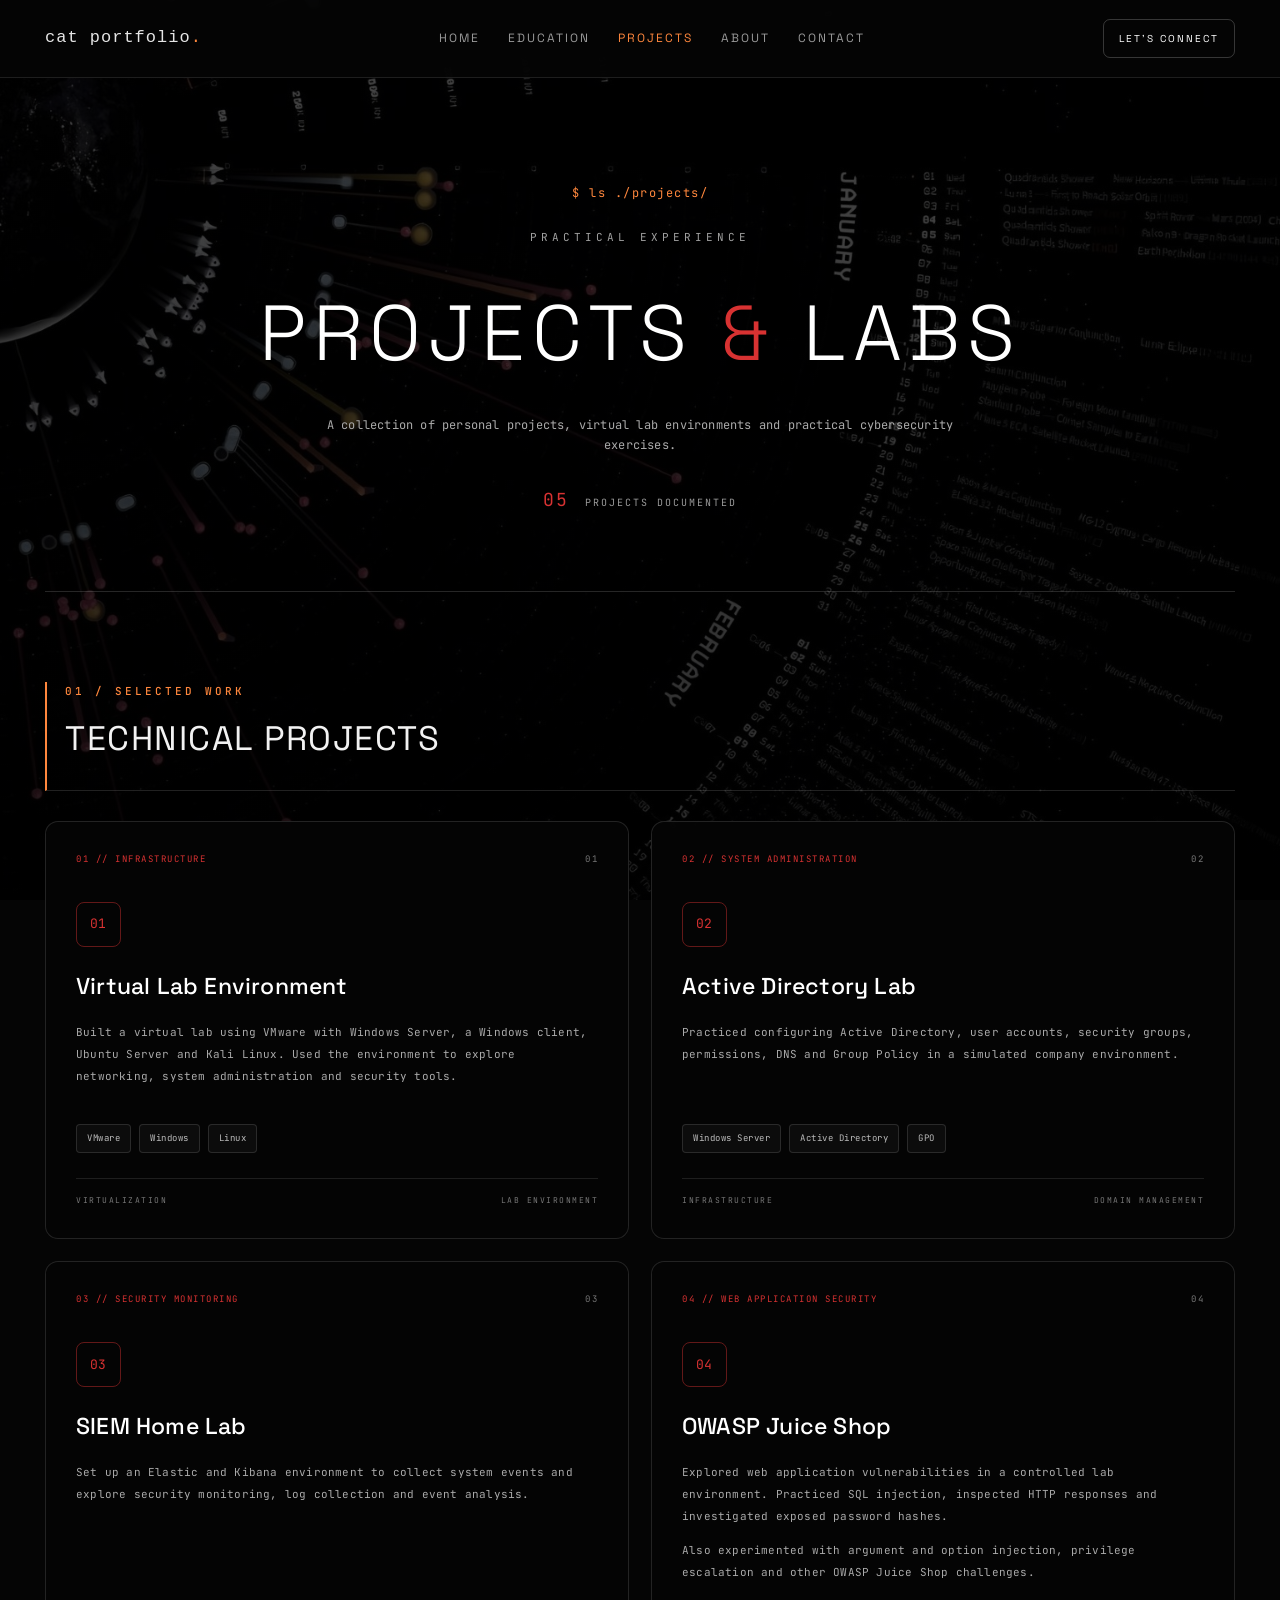
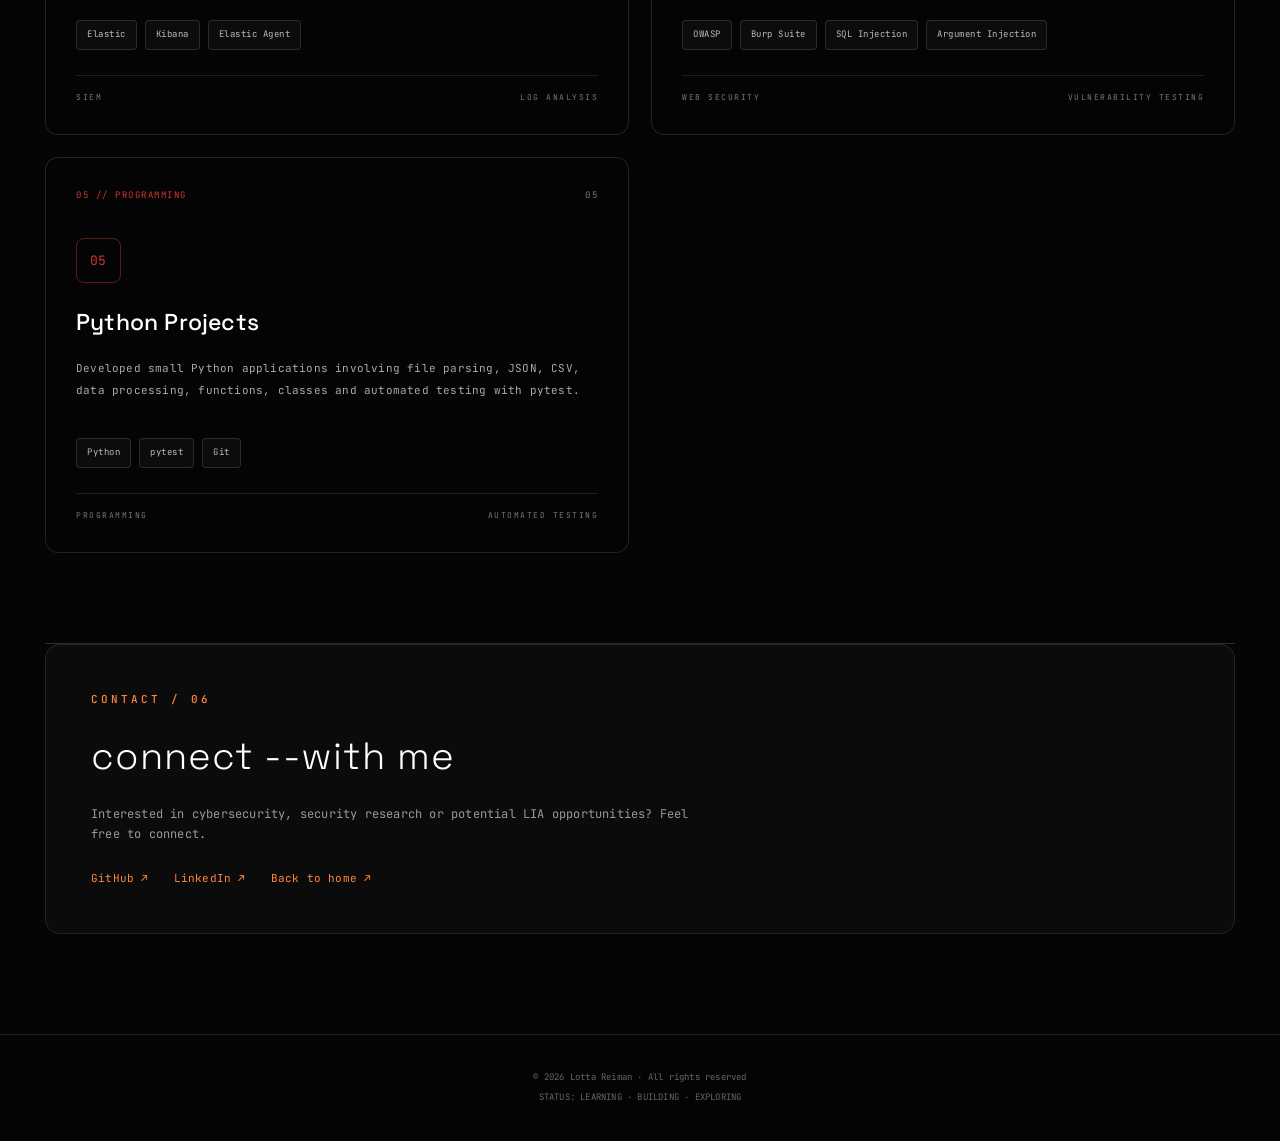
==== projects.html @ f0f03b9c "Update portfolio design" ====
<!DOCTYPE html>
<html lang="en">
<head>
    <meta charset="UTF-8">
    <meta name="viewport" content="width=device-width, initial-scale=1.0">
    <meta name="description" content="Cybersecurity projects and practical labs by Lotta Reiman.">
    <title>Projects | Lotta Reiman</title>
    <link rel="stylesheet" href="style.css">
    <link rel="preconnect" href="https://fonts.googleapis.com">
    <link rel="preconnect" href="https://fonts.gstatic.com" crossorigin>
    <link href="https://fonts.googleapis.com/css2?family=JetBrains+Mono:wght@400;500;600;700&family=Space+Grotesk:wght@300;400;500;600;700&display=swap" rel="stylesheet">
</head>

<body class="projects-page">

<header class="topbar">
    <nav class="nav-container">
        <a href="index.html" class="logo">cat portfolio<span>.</span></a>

        <div class="nav-links">
            <a href="index.html">Home</a>
            <a href="index.html#education">Education</a>
            <a href="projects.html" class="active">Projects</a>
            <a href="index.html#about">About</a>
            <a href="index.html#contact">Contact</a>
        </div>

        <a href="index.html#contact" class="nav-contact">LET'S CONNECT</a>
    </nav>
</header>

<main>

    <section class="projects-hero">
        <span class="terminal-label">$ ls ./projects/</span>

        <p class="eyebrow">PRACTICAL EXPERIENCE</p>

        <h1>PROJECTS <span>&</span> LABS</h1>

        <p>
            A collection of personal projects, virtual lab environments
            and practical cybersecurity exercises.
        </p>

        <div class="project-count">
            <span>05</span> PROJECTS DOCUMENTED
        </div>
    </section>


    <section class="section project-list-section">

        <div class="section-heading">
            <span>01 / SELECTED WORK</span>
            <h2>Technical projects</h2>
        </div>

        <div class="project-grid">

            <article class="project-card">
                <div class="project-card-top">
                    <span>01 // INFRASTRUCTURE</span>
                    <span class="project-number">01</span>
                </div>

                <div class="project-icon">01</div>

                <h2>Virtual Lab Environment</h2>

                <p>
                    Built a virtual lab using VMware with Windows Server,
                    a Windows client, Ubuntu Server and Kali Linux.
                    Used the environment to explore networking,
                    system administration and security tools.
                </p>

                <div class="tags">
                    <span>VMware</span>
                    <span>Windows</span>
                    <span>Linux</span>
                </div>

                <div class="project-footer">
                    <span>VIRTUALIZATION</span>
                    <span>LAB ENVIRONMENT</span>
                </div>
            </article>


            <article class="project-card">
                <div class="project-card-top">
                    <span>02 // SYSTEM ADMINISTRATION</span>
                    <span class="project-number">02</span>
                </div>

                <div class="project-icon">02</div>

                <h2>Active Directory Lab</h2>

                <p>
                    Practiced configuring Active Directory, user accounts,
                    security groups, permissions, DNS and Group Policy
                    in a simulated company environment.
                </p>

                <div class="tags">
                    <span>Windows Server</span>
                    <span>Active Directory</span>
                    <span>GPO</span>
                </div>

                <div class="project-footer">
                    <span>INFRASTRUCTURE</span>
                    <span>DOMAIN MANAGEMENT</span>
                </div>
            </article>


            <article class="project-card">
                <div class="project-card-top">
                    <span>03 // SECURITY MONITORING</span>
                    <span class="project-number">03</span>
                </div>

                <div class="project-icon">03</div>

                <h2>SIEM Home Lab</h2>

                <p>
                    Set up an Elastic and Kibana environment to collect
                    system events and explore security monitoring,
                    log collection and event analysis.
                </p>

                <div class="tags">
                    <span>Elastic</span>
                    <span>Kibana</span>
                    <span>Elastic Agent</span>
                </div>

                <div class="project-footer">
                    <span>SIEM</span>
                    <span>LOG ANALYSIS</span>
                </div>
            </article>


            <article class="project-card">
                <div class="project-card-top">
                    <span>04 // WEB APPLICATION SECURITY</span>
                    <span class="project-number">04</span>
                </div>

                <div class="project-icon">04</div>

                <h2>OWASP Juice Shop</h2>

                <p>
                    Explored web application vulnerabilities in a
                    controlled lab environment. Practiced SQL injection,
                    inspected HTTP responses and investigated exposed
                    password hashes.
                </p>

                <p>
                    Also experimented with argument and option injection,
                    privilege escalation and other OWASP Juice Shop challenges.
                </p>

                <div class="tags">
                    <span>OWASP</span>
                    <span>Burp Suite</span>
                    <span>SQL Injection</span>
                    <span>Argument Injection</span>
                </div>

                <div class="project-footer">
                    <span>WEB SECURITY</span>
                    <span>VULNERABILITY TESTING</span>
                </div>
            </article>


            <article class="project-card">
                <div class="project-card-top">
                    <span>05 // PROGRAMMING</span>
                    <span class="project-number">05</span>
                </div>

                <div class="project-icon">05</div>

                <h2>Python Projects</h2>

                <p>
                    Developed small Python applications involving
                    file parsing, JSON, CSV, data processing,
                    functions, classes and automated testing with pytest.
                </p>

                <div class="tags">
                    <span>Python</span>
                    <span>pytest</span>
                    <span>Git</span>
                </div>

                <div class="project-footer">
                    <span>PROGRAMMING</span>
                    <span>AUTOMATED TESTING</span>
                </div>
            </article>

        </div>

    </section>


    <section class="contact-section project-contact" id="contact">

        <div class="contact-card">
            <span class="section-label">CONTACT / 06</span>

            <h2>connect --with me</h2>

            <p>
                Interested in cybersecurity, security research or potential
                LIA opportunities? Feel free to connect.
            </p>

            <div class="contact-links">
                <a href="https://github.com/akirexxx" target="_blank" rel="noopener noreferrer">
                    GitHub ↗
                </a>

                <a href="https://www.linkedin.com/in/lotta-reiman-6a73a01a0/" target="_blank" rel="noopener noreferrer">
                    LinkedIn ↗
                </a>

                <a href="index.html">Back to home ↗</a>
            </div>
        </div>

    </section>

</main>

<footer>
    <p>© 2026 Lotta Reiman · All rights reserved</p>
    <p>STATUS: LEARNING · BUILDING · EXPLORING</p>
</footer>

</body>
</html>
---- style.css ----
@import url('https://fonts.googleapis.com/css2?family=JetBrains+Mono:wght@400;500;600;700&family=Space+Grotesk:wght@300;400;500;600;700&display=swap');

/* =====================================
   GLOBAL
===================================== */

:root {
    --background: #080808;
    --panel: rgba(12, 12, 12, 0.94);
    --border: rgba(255, 255, 255, 0.10);

    --text: #eeeeee;
    --muted: #999999;
    --subtle: #686868;

    --orange: #ff873d;
    --red: #d83232;
    --green: #72c99a;

    --font-code: "JetBrains Mono", monospace;
    --font-heading: "Space Grotesk", sans-serif;
}

* {
    margin: 0;
    padding: 0;
    box-sizing: border-box;
    scroll-behavior: smooth;
}

body {
    position: relative;
    min-height: 100vh;
    overflow-x: hidden;

    background: #080808;
    color: var(--text);

    font-family: var(--font-code);
    letter-spacing: 0.2px;
    line-height: 1.7;
}

/* Layered background – main page */

body:not(.projects-page)::before {
    content: "";
    position: fixed;
    inset: 0;
    z-index: -2;
    pointer-events: none;

    background:
        radial-gradient(
            ellipse at 75% 28%,
            rgba(55, 55, 55, 0.22),
            transparent 42%
        ),
        radial-gradient(
            ellipse at 15% 65%,
            rgba(35, 35, 35, 0.20),
            transparent 40%
        ),
        linear-gradient(
            180deg,
            #030303 0%,
            #080808 24%,
            #111111 48%,
            #0a0a0a 72%,
            #151515 100%
        );
}

body:not(.projects-page)::after {
    content: "";
    position: absolute;
    inset: 0;
    z-index: -1;
    pointer-events: none;

    background:
        linear-gradient(
            180deg,
            transparent 0%,
            rgba(255, 255, 255, 0.012) 35%,
            transparent 60%,
            rgba(255, 255, 255, 0.018) 100%
        );
}

a {
    color: inherit;
}

/* =====================================
   NAVIGATION
===================================== */

.topbar {
    position: sticky;
    top: 0;
    z-index: 100;

    background: rgba(5, 5, 5, 0.91);
    backdrop-filter: blur(18px);

    border-bottom: 1px solid var(--border);
}

.nav-container {
    max-width: 1250px;
    margin: auto;
    padding: 19px 30px;

    display: flex;
    align-items: center;
    justify-content: space-between;
    gap: 25px;
}

.logo {
    color: #e5e5e5;
    font-family: Consolas, monospace;
    font-size: 17px;
    font-weight: 400;
    letter-spacing: 1px;
    text-decoration: none;
    white-space: nowrap;
    transition: color 0.3s ease;
}

.logo span {
    color: var(--orange);
}

.logo:hover {
    color: var(--orange);
}

.nav-links {
    display: flex;
    align-items: center;
    gap: 28px;
}

.nav-links a {
    color: #999;
    font-family: var(--font-heading);
    font-size: 12px;
    letter-spacing: 2px;
    text-decoration: none;
    text-transform: uppercase;
    transition: color 0.25s ease;
}

.nav-links a:hover,
.nav-links a.active {
    color: var(--orange);
}

.nav-contact {
    padding: 10px 15px;

    color: white;
    font-family: var(--font-heading);
    font-size: 10px;
    letter-spacing: 2px;
    text-decoration: none;

    border: 1px solid rgba(255, 255, 255, 0.2);
    border-radius: 7px;

    transition: 0.3s;
}

.nav-contact:hover {
    border-color: var(--orange);
    box-shadow: 0 0 15px rgba(255, 135, 61, 0.2);
}

/* =====================================
   MAIN LAYOUT
===================================== */

main {
    max-width: 1250px;
    margin: auto;
    padding: 0 30px;
}

.section {
    padding: 90px 0;
    border-top: 1px solid var(--border);
    scroll-margin-top: 90px;
}

.section-heading {
    position: relative;
    margin-bottom: 30px;
    padding: 0 0 22px 18px;

    border-left: 2px solid var(--orange);
    border-bottom: 1px solid rgba(255, 255, 255, 0.13);
}

.section-heading > span,
.section-label {
    display: block;
    margin-bottom: 9px;

    color: var(--orange);
    font-size: 11px;
    font-weight: 500;
    letter-spacing: 3px;
}

.section-heading h2 {
    margin: 0;

    color: #f2f2f2;
    font-family: var(--font-heading);
    font-size: clamp(25px, 3vw, 34px);
    font-weight: 400;
    letter-spacing: 1.5px;
    text-transform: uppercase;
}

.section-intro {
    max-width: 750px;
    margin-top: 20px;
    margin-bottom: 35px;

    color: var(--muted);
    font-size: 13px;
}

/* =====================================
   HERO
===================================== */

.hero {
    min-height: 650px;
    padding: 100px 0;

    display: grid;
    grid-template-columns: 0.9fr 1.1fr;
    align-items: center;
    gap: 45px;
}

.hero-left {
    min-width: 0;
}

.terminal-label {
    display: inline-block;
    margin-bottom: 25px;

    color: var(--orange);
    font-size: 12px;
    letter-spacing: 1.5px;
}

.eyebrow {
    margin-bottom: 20px;

    color: #a0a0a0;
    font-size: 11px;
    letter-spacing: 4px;
}

/* Name – one line */

.hero-title {
    display: flex;
    flex-direction: row;
    flex-wrap: nowrap;
    align-items: center;
    gap: 0.18em;

    margin-bottom: 28px;

    color: white;
    font-family: var(--font-heading);
    font-size: clamp(28px, 4vw, 50px);
    font-weight: 300;
    letter-spacing: 3px;
    line-height: 1.1;
    white-space: nowrap;
}

.hero-title > span {
    display: inline-block;
    white-space: nowrap;
}

.hero-title > span > span {
    display: inline;
}

.scramble-flash {
    color: var(--orange);
    text-shadow:
        0 0 6px rgba(255, 135, 61, 0.9),
        0 0 18px rgba(255, 135, 61, 0.55);
}

.hero-description {
    max-width: 550px;
    margin-bottom: 28px;

    color: #a0a0a0;
    font-size: 13px;
    line-height: 2;
}

.hero-tags {
    display: flex;
    flex-wrap: wrap;
    gap: 10px;
    margin-bottom: 30px;
}

.hero-tags span {
    padding: 7px 13px;

    color: #c2c2c2;
    font-size: 10px;
    letter-spacing: 1px;

    border: 1px solid var(--border);
    border-radius: 30px;
}

.hero-links {
    display: flex;
    align-items: center;
    flex-wrap: wrap;
    gap: 25px;
}

.primary-button {
    display: inline-block;
    padding: 13px 20px;

    background: #eeeeee;
    color: #111111;

    border-radius: 7px;
    font-family: var(--font-heading);
    font-size: 11px;
    font-weight: 600;
    letter-spacing: 2px;
    text-decoration: none;

    transition: 0.3s;
}

.primary-button:hover {
    background: var(--orange);
    box-shadow: 0 0 25px rgba(255, 135, 61, 0.3);
}

.text-link {
    color: #aaa;
    font-size: 11px;
    letter-spacing: 2px;
    text-decoration: none;
    transition: 0.3s;
}

.text-link:hover {
    color: var(--orange);
}

.hero-status {
    margin-top: 40px;
    color: #858585;
    font-size: 11px;
}

.status-dot {
    display: inline-block;
    width: 8px;
    height: 8px;
    margin-right: 9px;

    background: var(--orange);
    border-radius: 50%;
    box-shadow: 0 0 10px var(--orange);
}

/* =====================================
   PROFILE CARD
===================================== */

.profile-card {
    display: flex;
    align-items: center;
    gap: 30px;

    width: 100%;
    min-height: 260px;
    padding: 30px;

    background: rgba(10, 10, 10, 0.94);
    border: 1px solid var(--border);
    border-radius: 17px;

    transition: 0.35s ease;
}

.profile-card:hover {
    border-color: rgba(255, 135, 61, 0.7);

    box-shadow:
        0 0 10px rgba(255, 135, 61, 0.12),
        0 0 30px rgba(255, 135, 61, 0.17),
        0 0 55px rgba(255, 135, 61, 0.08);
}

.profile-image {
    flex: 0 0 145px;
    width: 145px;
    height: 145px;

    overflow: hidden;

    border: 1px solid rgba(255, 255, 255, 0.2);
    border-radius: 50%;
}

.profile-image img {
    display: block;
    width: 100%;
    height: 100%;
    object-fit: cover;
    object-position: center 25%;
    filter: grayscale(100%) brightness(1.15) contrast(1.08);
}

.profile-information {
    flex: 1;
    min-width: 0;
}

.card-label {
    color: var(--orange);
    font-size: 9px;
    letter-spacing: 2px;
}

.profile-information h2 {
    margin-top: 10px;

    font-family: var(--font-heading);
    font-size: 16px;
    font-weight: 400;
    letter-spacing: 2px;
}

.profile-location {
    margin-bottom: 17px;

    color: #888;
    font-size: 9px;
    letter-spacing: 1.5px;
}

.profile-description {
    max-width: 430px;

    color: #aaa;
    font-size: 11px;
    line-height: 1.9;
}

.profile-details {
    display: grid;
    grid-template-columns: 1fr 1fr;
    gap: 15px;
    margin-top: 25px;
}

.profile-details div {
    display: flex;
    flex-direction: column;
}

.profile-details span {
    color: #777;
    font-size: 8px;
    letter-spacing: 1.5px;
}

.profile-details strong {
    margin-top: 5px;

    color: white;
    font-size: 11px;
    font-weight: 500;
}

.profile-details small {
    margin-top: 3px;
    color: #888;
    font-size: 9px;
}

/* =====================================
   ABOUT
===================================== */

.about-panel {
    padding: 35px;

    background: var(--panel);
    border: 1px solid var(--border);
    border-radius: 13px;
}

.about-panel p {
    margin-bottom: 20px;

    color: #aaa;
    font-size: 13px;
    line-height: 2;
}

.about-panel p:last-child {
    margin-bottom: 0;
}

.about-panel p::before {
    content: "> ";
    color: var(--orange);
}

/* =====================================
   GENERAL CARDS
===================================== */

.card-grid {
    display: grid;
    grid-template-columns: repeat(2, minmax(0, 1fr));
    gap: 20px;
}

.card {
    min-width: 0;
    padding: 28px;

    background: var(--panel);
    border: 1px solid var(--border);
    border-radius: 13px;

    transition:
        transform 0.3s ease,
        border-color 0.3s ease,
        box-shadow 0.3s ease;
}

.card:hover {
    transform: translateY(-5px);
    border-color: rgba(255, 135, 61, 0.55);
    box-shadow: 0 0 22px rgba(255, 135, 61, 0.10);
}

.card h3 {
    margin: 14px 0 12px;

    color: white;
    font-family: var(--font-heading);
    font-size: 19px;
    font-weight: 500;
}

.card p {
    color: #aaa;
    font-size: 12px;
    line-height: 1.9;
}

.card small {
    display: block;
    margin-top: 15px;

    color: #777;
    font-size: 10px;
}

.status,
.project-type,
.note-category {
    display: inline-block;
    font-size: 9px;
    letter-spacing: 1.5px;
}

.status {
    color: var(--green);
}

.project-type,
.note-category {
    color: var(--orange);
}

/* =====================================
   EDUCATION
===================================== */

.education-list {
    border-top: 1px solid var(--border);
}

.education-row {
    display: grid;
    grid-template-columns: 2fr 1fr 1.6fr auto;
    align-items: center;
    gap: 25px;

    padding: 22px 12px;

    border-bottom: 1px solid var(--border);
    transition: 0.3s;
}

.education-row:hover {
    padding-left: 20px;
    background: rgba(255, 135, 61, 0.045);
    border-color: rgba(255, 135, 61, 0.4);
}

.education-name {
    color: white;
    font-size: 12px;
    font-weight: 500;
}

.education-provider,
.education-date {
    color: #888;
    font-size: 10px;
}

.education-status {
    padding: 5px 10px;

    font-size: 9px;
    text-align: center;
    white-space: nowrap;

    border-radius: 4px;
}

.education-status.ongoing {
    color: var(--orange);
    border: 1px solid var(--orange);
}

.education-status.completed {
    color: var(--green);
    border: 1px solid rgba(114, 201, 154, 0.4);
}

.education-status.education {
    color: #ddd;
    border: 1px solid rgba(255, 255, 255, 0.3);
}

/* =====================================
   SECURITY NOTES
===================================== */

.note-status {
    display: inline-block;
    margin-top: 20px;

    color: var(--orange);
    font-size: 9px;
    letter-spacing: 1px;
}

/* =====================================
   COURSES
===================================== */

.course-group-title {
    margin: 35px 0 20px;

    color: var(--orange);
    font-size: 10px;
    letter-spacing: 2px;
}

.course-grid {
    display: grid;
    grid-template-columns: repeat(2, minmax(0, 1fr));
    gap: 20px;
}

.course-card {
    display: flex;
    flex-direction: column;
    overflow: hidden;

    background: var(--panel);
    border: 1px solid var(--border);
    border-radius: 13px;

    transition: 0.3s ease;
}

.course-card:hover {
    transform: translateY(-5px);
    border-color: rgba(255, 135, 61, 0.6);
    box-shadow: 0 0 20px rgba(255, 135, 61, 0.09);
}

.course-card img {
    display: block;
    width: 100%;
    height: 165px;

    background: #111;
    object-fit: cover;
}

.course-info {
    display: flex;
    flex-direction: column;
    flex-grow: 1;
    padding: 23px;
}

.course-platform {
    color: var(--orange);
    font-size: 9px;
    letter-spacing: 1.5px;
}

.course-info h3 {
    margin: 12px 0 8px;

    color: white;
    font-family: var(--font-heading);
    font-size: 16px;
    line-height: 1.6;
}

.course-info > p {
    color: #777;
    font-size: 10px;
}

.course-meta {
    display: flex;
    flex-wrap: wrap;
    gap: 10px;

    margin-top: auto;
    padding-top: 22px;

    color: #888;
    font-size: 9px;
}

.completed {
    color: var(--green);
}

/* =====================================
   CONTACT
===================================== */

.contact-section {
    padding-bottom: 100px;
}

.contact-card {
    padding: 45px;

    background: rgba(12, 12, 12, 0.96);
    border: 1px solid var(--border);
    border-radius: 15px;

    transition: 0.3s;
}

.contact-card:hover {
    border-color: rgba(255, 135, 61, 0.45);
}

.contact-card h2 {
    margin: 15px 0;

    color: white;
    font-family: var(--font-heading);
    font-size: clamp(25px, 4vw, 38px);
    font-weight: 300;
    letter-spacing: 1px;
    text-transform: none;
}

.contact-card > p {
    max-width: 600px;

    color: #999;
    font-size: 12px;
}

.contact-links {
    display: flex;
    flex-wrap: wrap;
    gap: 25px;
    margin-top: 25px;
}

.contact-links a {
    color: var(--orange);
    font-size: 11px;
    text-decoration: none;
    transition: 0.25s;
}

.contact-links a:hover {
    color: white;
}

/* =====================================
   PROJECTS PAGE
===================================== */

.projects-page {
    background: #050505;
}

.projects-page::before {
    content: "";
    position: fixed;
    inset: 0;
    z-index: -2;
    pointer-events: none;

    background:
        linear-gradient(
            rgba(0, 0, 0, 0.72),
            rgba(0, 0, 0, 0.82)
        ),
        url("images/map.jpg") center center / cover fixed no-repeat;
}

.projects-hero {
    padding: 100px 0 75px;
    text-align: center;
}

.projects-hero .terminal-label {
    margin-bottom: 25px;
}

.projects-hero h1 {
    margin: 15px 0;

    color: white;
    font-family: var(--font-heading);
    font-size: clamp(45px, 7vw, 78px);
    font-weight: 300;
    letter-spacing: 7px;
}

.projects-hero h1 span {
    color: var(--red);
}

.projects-hero > p:not(.eyebrow) {
    max-width: 650px;
    margin: 15px auto;

    color: #aaa;
    font-size: 12px;
}

.project-count {
    margin-top: 30px;

    color: #999;
    font-size: 10px;
    letter-spacing: 2px;
}

.project-count span {
    margin-right: 8px;

    color: var(--red);
    font-size: 18px;
}

/* =====================================
   PROJECT CARDS
===================================== */

.project-list-section {
    border-top: 1px solid rgba(255, 255, 255, 0.15);
}

.project-grid {
    display: grid;
    grid-template-columns: repeat(2, minmax(0, 1fr));
    gap: 22px;
}

.project-card {
    display: flex;
    flex-direction: column;

    min-width: 0;
    min-height: 390px;
    padding: 30px;

    background: rgba(5, 5, 5, 0.91);
    backdrop-filter: blur(8px);

    border: 1px solid rgba(255, 255, 255, 0.12);
    border-radius: 13px;

    transition: 0.35s ease;
}

.project-card:hover {
    transform: translateY(-6px);
    border-color: rgba(216, 50, 50, 0.8);

    box-shadow:
        0 0 12px rgba(216, 50, 50, 0.2),
        0 0 30px rgba(216, 50, 50, 0.18),
        0 0 55px rgba(216, 50, 50, 0.08);
}

.project-card-top {
    display: flex;
    justify-content: space-between;
    align-items: center;
    gap: 10px;

    color: var(--red);
    font-size: 9px;
    letter-spacing: 1.5px;
}

.project-number {
    color: #777;
}

.project-icon {
    display: flex;
    align-items: center;
    justify-content: center;

    width: 45px;
    height: 45px;
    margin: 35px 0 20px;

    color: var(--red);
    font-size: 13px;

    border: 1px solid rgba(216, 50, 50, 0.45);
    border-radius: 8px;
}

.project-card h2 {
    margin-bottom: 15px;

    color: white;
    font-family: var(--font-heading);
    font-size: 23px;
    font-weight: 500;
}

.project-card > p {
    margin-bottom: 12px;

    color: #aaa;
    font-size: 11px;
    line-height: 2;
}

.project-card .tags {
    display: flex;
    flex-wrap: wrap;
    gap: 8px;

    margin-top: auto;
    padding-top: 25px;
}

.tags span {
    padding: 6px 10px;

    background: rgba(255, 255, 255, 0.035);
    border: 1px solid rgba(255, 255, 255, 0.12);
    border-radius: 4px;

    color: #bbb;
    font-size: 9px;
    letter-spacing: 0.5px;
}

.project-card:hover .tags span {
    border-color: rgba(216, 50, 50, 0.25);
}

.project-footer {
    display: flex;
    justify-content: space-between;
    flex-wrap: wrap;
    gap: 10px;

    margin-top: 25px;
    padding-top: 15px;

    color: #777;
    font-size: 8px;
    letter-spacing: 1.5px;

    border-top: 1px solid rgba(255, 255, 255, 0.10);
}

.project-contact {
    border-top: 1px solid rgba(255, 255, 255, 0.15);
}

/* =====================================
   FOOTER
===================================== */

footer {
    padding: 30px;

    background: rgba(5, 5, 5, 0.96);
    border-top: 1px solid var(--border);

    color: #666;
    font-size: 9px;
    text-align: center;
}

footer p {
    margin: 5px;
}

/* =====================================
   RESPONSIVE – TABLET
===================================== */

@media (max-width: 900px) {

    .hero {
        grid-template-columns: 1fr;
        gap: 45px;
        padding: 80px 0;
    }

    .profile-card {
        max-width: 700px;
    }

    .nav-container {
        gap: 15px;
    }

    .nav-links {
        gap: 15px;
    }

    .nav-links a {
        font-size: 10px;
    }

    .education-row {
        grid-template-columns: 1.5fr 1fr;
        gap: 10px;
    }

    .education-date {
        grid-column: 1;
    }

    .education-status {
        grid-column: 2;
        grid-row: 1;
    }
}

/* =====================================
   RESPONSIVE – MOBILE
===================================== */

@media (max-width: 650px) {

    main {
        padding: 0 20px;
    }

    .nav-container {
        flex-wrap: wrap;
        justify-content: center;
        padding: 15px;
    }

    .logo {
        width: 100%;
        text-align: center;
    }

    .nav-links {
        width: 100%;
        justify-content: center;
        flex-wrap: wrap;
        gap: 13px;
    }

    .nav-links a {
        font-size: 9px;
        letter-spacing: 1px;
    }

    .nav-contact {
        display: none;
    }

    .hero {
        min-height: auto;
        padding: 75px 0 60px;
    }

    .hero-title {
        font-size: clamp(27px, 4vw, 35px);
        letter-spacing: 1px;
        gap: 0.12em;
    }

    .hero-description {
        font-size: 12px;
    }

    .hero-status {
        font-size: 9px;
    }

    .profile-card {
        flex-direction: column;
        align-items: center;
        padding: 23px;
        text-align: center;
    }

    .profile-image {
        flex: none;
    }

    .profile-information {
        width: 100%;
    }

    .profile-details {
        text-align: left;
    }

    .section {
        padding: 60px 0;
    }

    .card-grid,
    .course-grid,
    .project-grid {
        grid-template-columns: 1fr;
    }

    .card {
        padding: 22px;
    }

    .education-row {
        grid-template-columns: 1fr auto;
        gap: 8px;
        padding: 17px 8px;
    }

    .education-name {
        font-size: 11px;
    }

    .education-provider,
    .education-date {
        font-size: 9px;
    }

    .education-status {
        font-size: 8px;
    }

    .about-panel {
        padding: 22px;
    }

    .about-panel p {
        font-size: 11px;
    }

    .course-info {
        padding: 18px;
    }

    .contact-card {
        padding: 28px 20px;
    }

    .contact-card h2 {
        font-size: 25px;
        letter-spacing: 1px;
    }

    .projects-hero {
        padding: 75px 0 55px;
    }

    .projects-hero h1 {
        letter-spacing: 3px;
    }

    .project-card {
        min-height: 350px;
        padding: 23px;
    }

    .project-card h2 {
        font-size: 20px;
    }
}

/* =====================================
   RESPONSIVE – SMALL MOBILE
===================================== */

@media (max-width: 380px) {

    main {
        padding: 0 15px;
    }

    .hero-title {
        font-size: 24px;
        letter-spacing: 0;
        gap: 0.1em;
    }

    .hero-tags span {
        font-size: 8px;
    }

    .profile-details {
        grid-template-columns: 1fr;
    }

    .section-heading h2 {
        font-size: 21px;
    }
}

/* =====================================
   ACCESSIBILITY
===================================== */

@media (prefers-reduced-motion: reduce) {

    *,
    *::before,
    *::after {
        scroll-behavior: auto !important;
        animation-duration: 0.01ms !important;
        transition-duration: 0.01ms !important;
    }
}
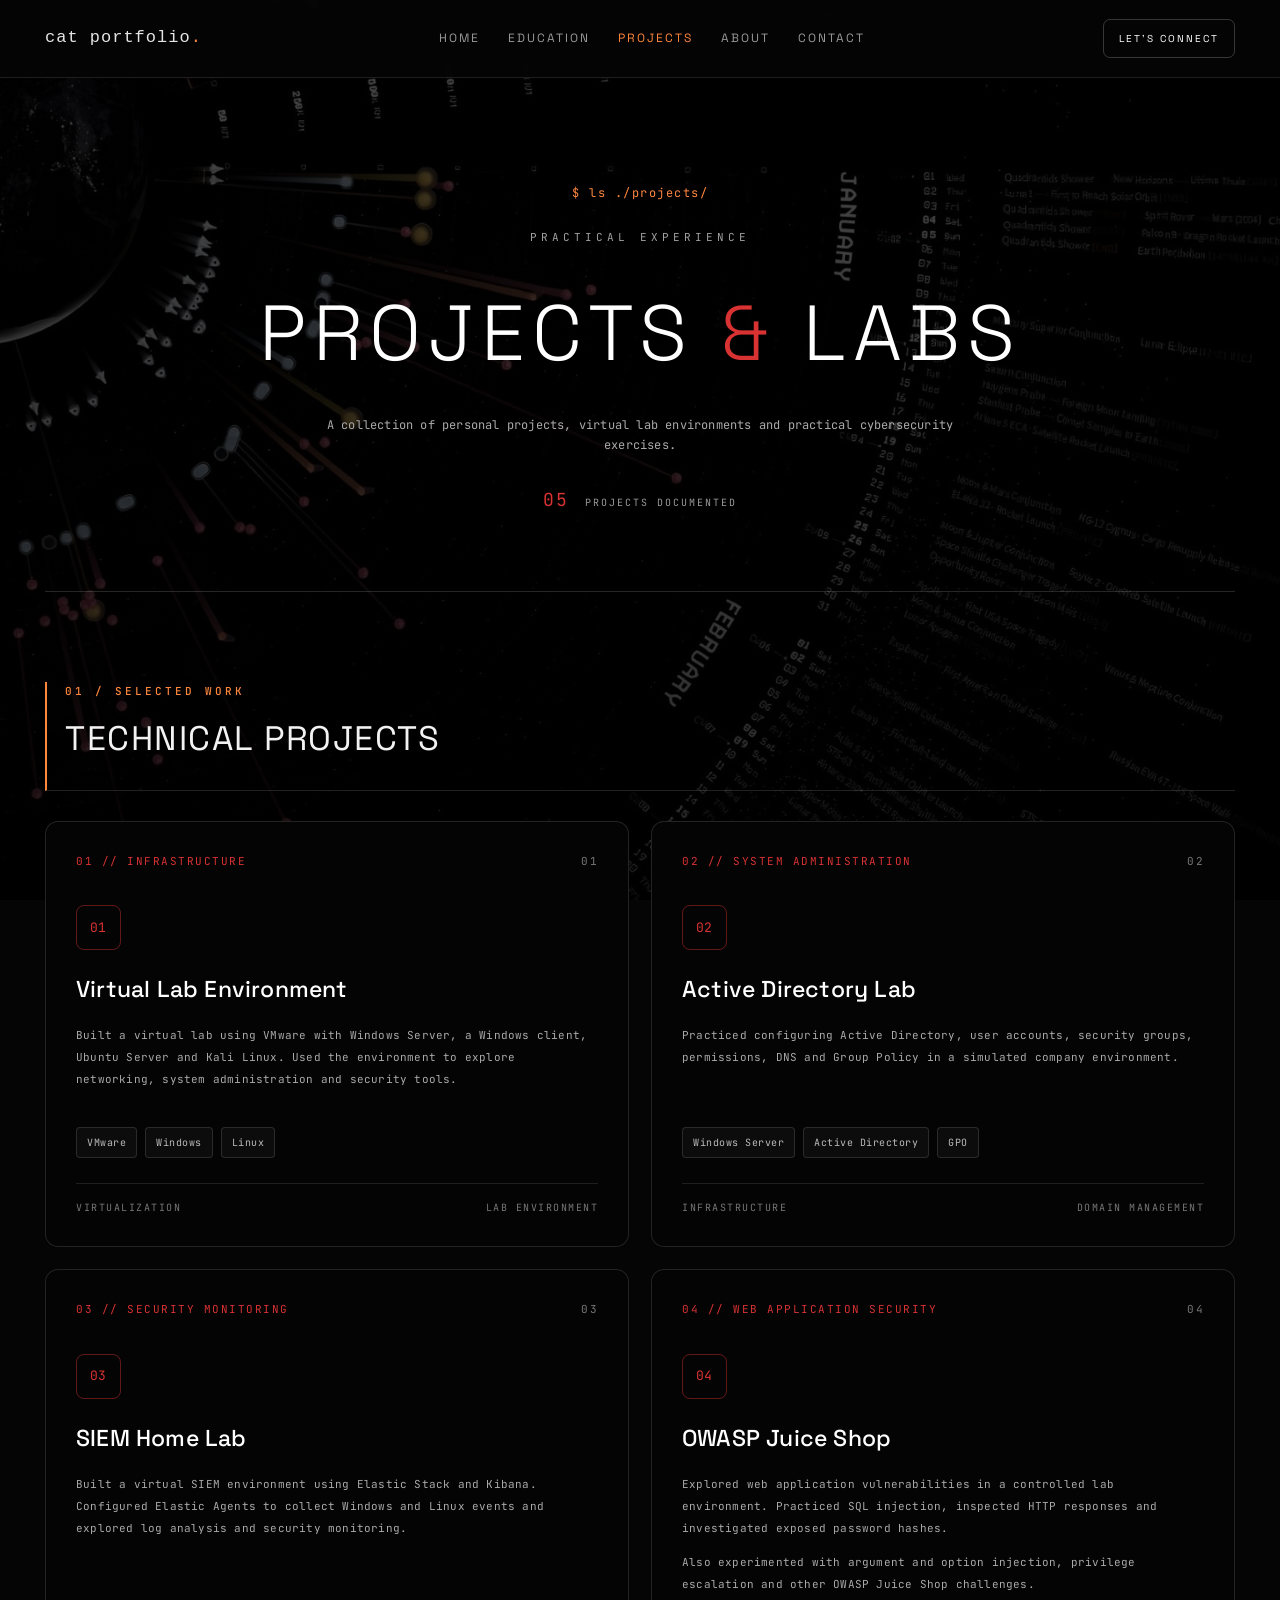
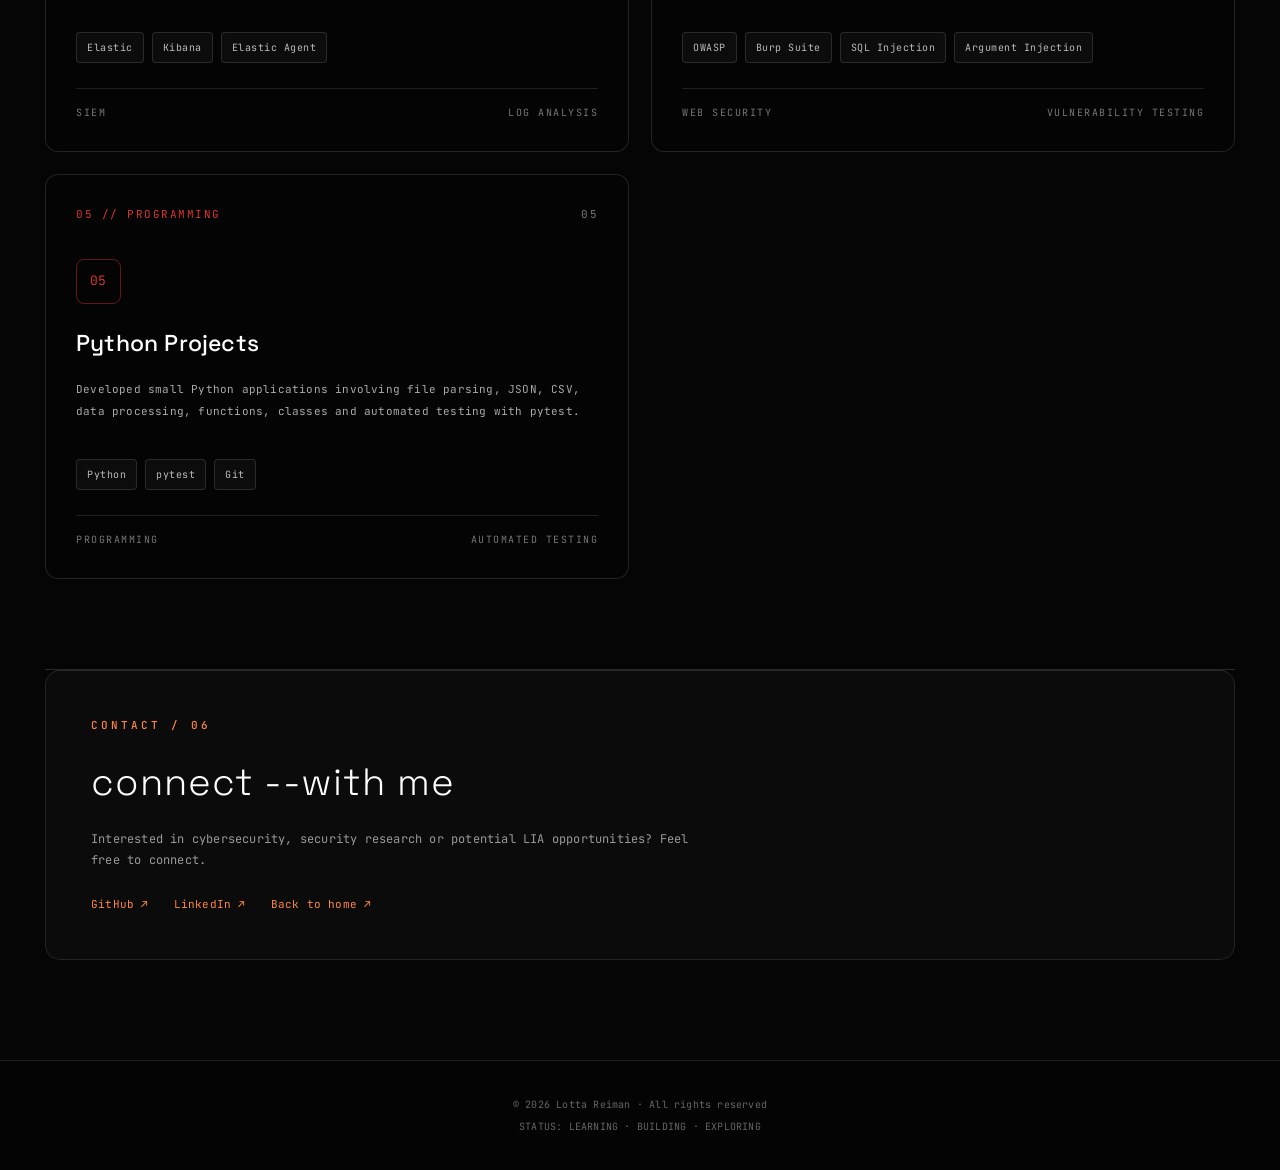
==== commit 181f8f54: "changes in description" ====
--- a/projects.html
+++ b/projects.html
@@ -129,9 +129,9 @@
                 <h2>SIEM Home Lab</h2>
 
                 <p>
-                    Set up an Elastic and Kibana environment to collect
-                    system events and explore security monitoring,
-                    log collection and event analysis.
+                    Built a virtual SIEM environment using Elastic Stack and Kibana. 
+                    Configured Elastic Agents to collect Windows and Linux events and 
+                    explored log analysis and security monitoring.
                 </p>
 
                 <div class="tags">
--- a/style.css
+++ b/style.css
@@ -447,7 +447,7 @@
 
 .card-label {
     color: var(--orange);
-    font-size: 9px;
+    font-size: 11px;
     letter-spacing: 2px;
 }
 
@@ -464,7 +464,7 @@
     margin-bottom: 17px;
 
     color: #888;
-    font-size: 9px;
+    font-size: 11px;
     letter-spacing: 1.5px;
 }
 
@@ -490,7 +490,7 @@
 
 .profile-details span {
     color: #777;
-    font-size: 8px;
+    font-size: 10px;
     letter-spacing: 1.5px;
 }
 
@@ -505,7 +505,7 @@
 .profile-details small {
     margin-top: 3px;
     color: #888;
-    font-size: 9px;
+    font-size: 11px;
 }
 
 /* =====================================
@@ -594,7 +594,7 @@
 .project-type,
 .note-category {
     display: inline-block;
-    font-size: 9px;
+    font-size: 11px;
     letter-spacing: 1.5px;
 }
 
@@ -642,13 +642,13 @@
 .education-provider,
 .education-date {
     color: #888;
-    font-size: 10px;
+    font-size: 11px;
 }
 
 .education-status {
     padding: 5px 10px;
 
-    font-size: 9px;
+    font-size: 10px;
     text-align: center;
     white-space: nowrap;
 
@@ -679,7 +679,7 @@
     margin-top: 20px;
 
     color: var(--orange);
-    font-size: 9px;
+    font-size: 10px;
     letter-spacing: 1px;
 }
 
@@ -737,7 +737,7 @@
 
 .course-platform {
     color: var(--orange);
-    font-size: 9px;
+    font-size: 11px;
     letter-spacing: 1.5px;
 }
 
@@ -752,7 +752,7 @@
 
 .course-info > p {
     color: #777;
-    font-size: 10px;
+    font-size: 11px;
 }
 
 .course-meta {
@@ -764,7 +764,7 @@
     padding-top: 22px;
 
     color: #888;
-    font-size: 9px;
+    font-size: 11px;
 }
 
 .completed {
@@ -943,10 +943,10 @@
     display: flex;
     justify-content: space-between;
     align-items: center;
-    gap: 10px;
+    gap: 12px;
 
     color: var(--red);
-    font-size: 9px;
+    font-size: 11px;
     letter-spacing: 1.5px;
 }
 
@@ -1004,7 +1004,7 @@
     border-radius: 4px;
 
     color: #bbb;
-    font-size: 9px;
+    font-size: 10px;
     letter-spacing: 0.5px;
 }
 
@@ -1022,7 +1022,7 @@
     padding-top: 15px;
 
     color: #777;
-    font-size: 8px;
+    font-size: 10px;
     letter-spacing: 1.5px;
 
     border-top: 1px solid rgba(255, 255, 255, 0.10);
@@ -1043,7 +1043,7 @@
     border-top: 1px solid var(--border);
 
     color: #666;
-    font-size: 9px;
+    font-size: 10px;
     text-align: center;
 }
 
@@ -1284,3 +1284,28 @@
         transition-duration: 0.01ms !important;
     }
 }
+
+
+.contact-availability {
+    margin: 30px 0;
+    padding: 20px;
+    background: rgba(255, 255, 255, 0.03);
+    border: 1px solid rgba(255, 255, 255, 0.1);
+    border-radius: 10px;
+}
+
+.contact-availability > span:nth-child(2) {
+    color: #ff8c42;
+    font-family: 'JetBrains Mono', monospace;
+    font-size: 0.8rem;
+    font-weight: 600;
+}
+
+.contact-availability p {
+    margin: 12px 0 8px;
+}
+
+.contact-availability small {
+    color: #999;
+    line-height: 1.8;
+}
